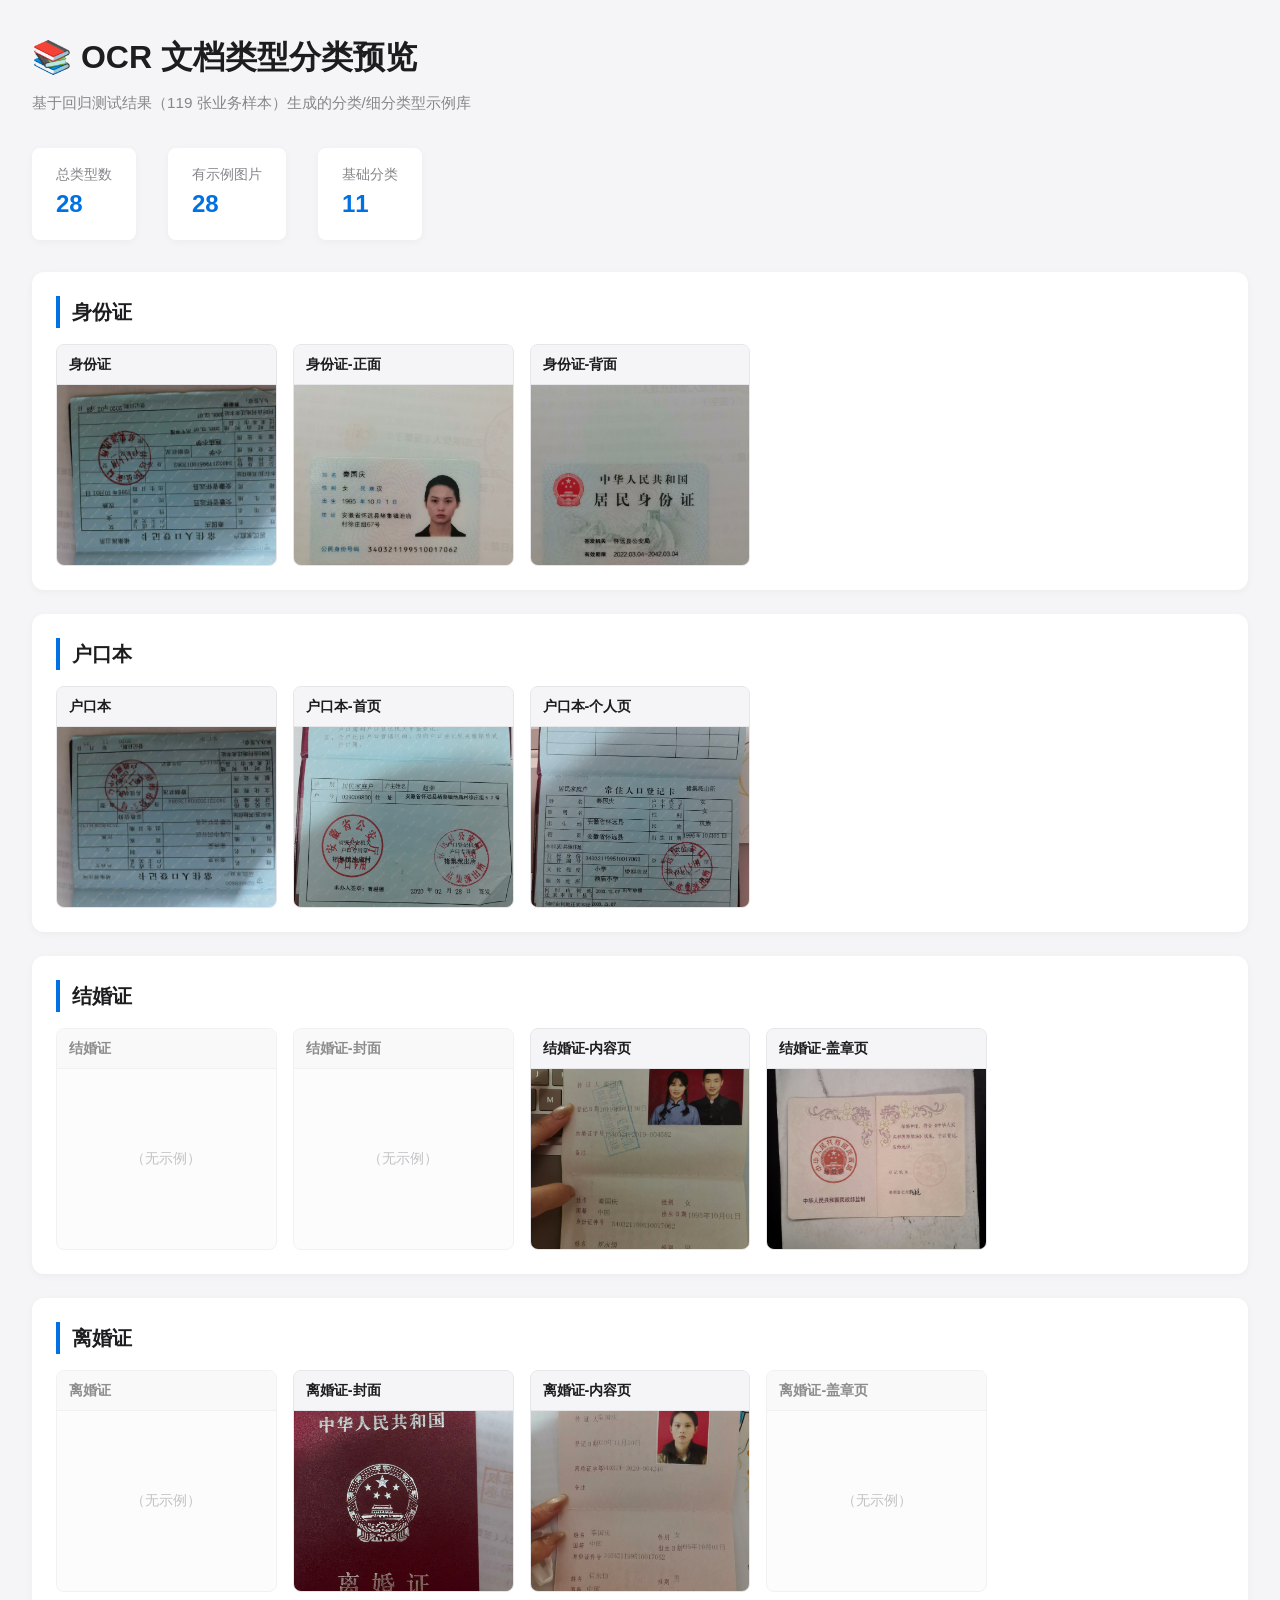
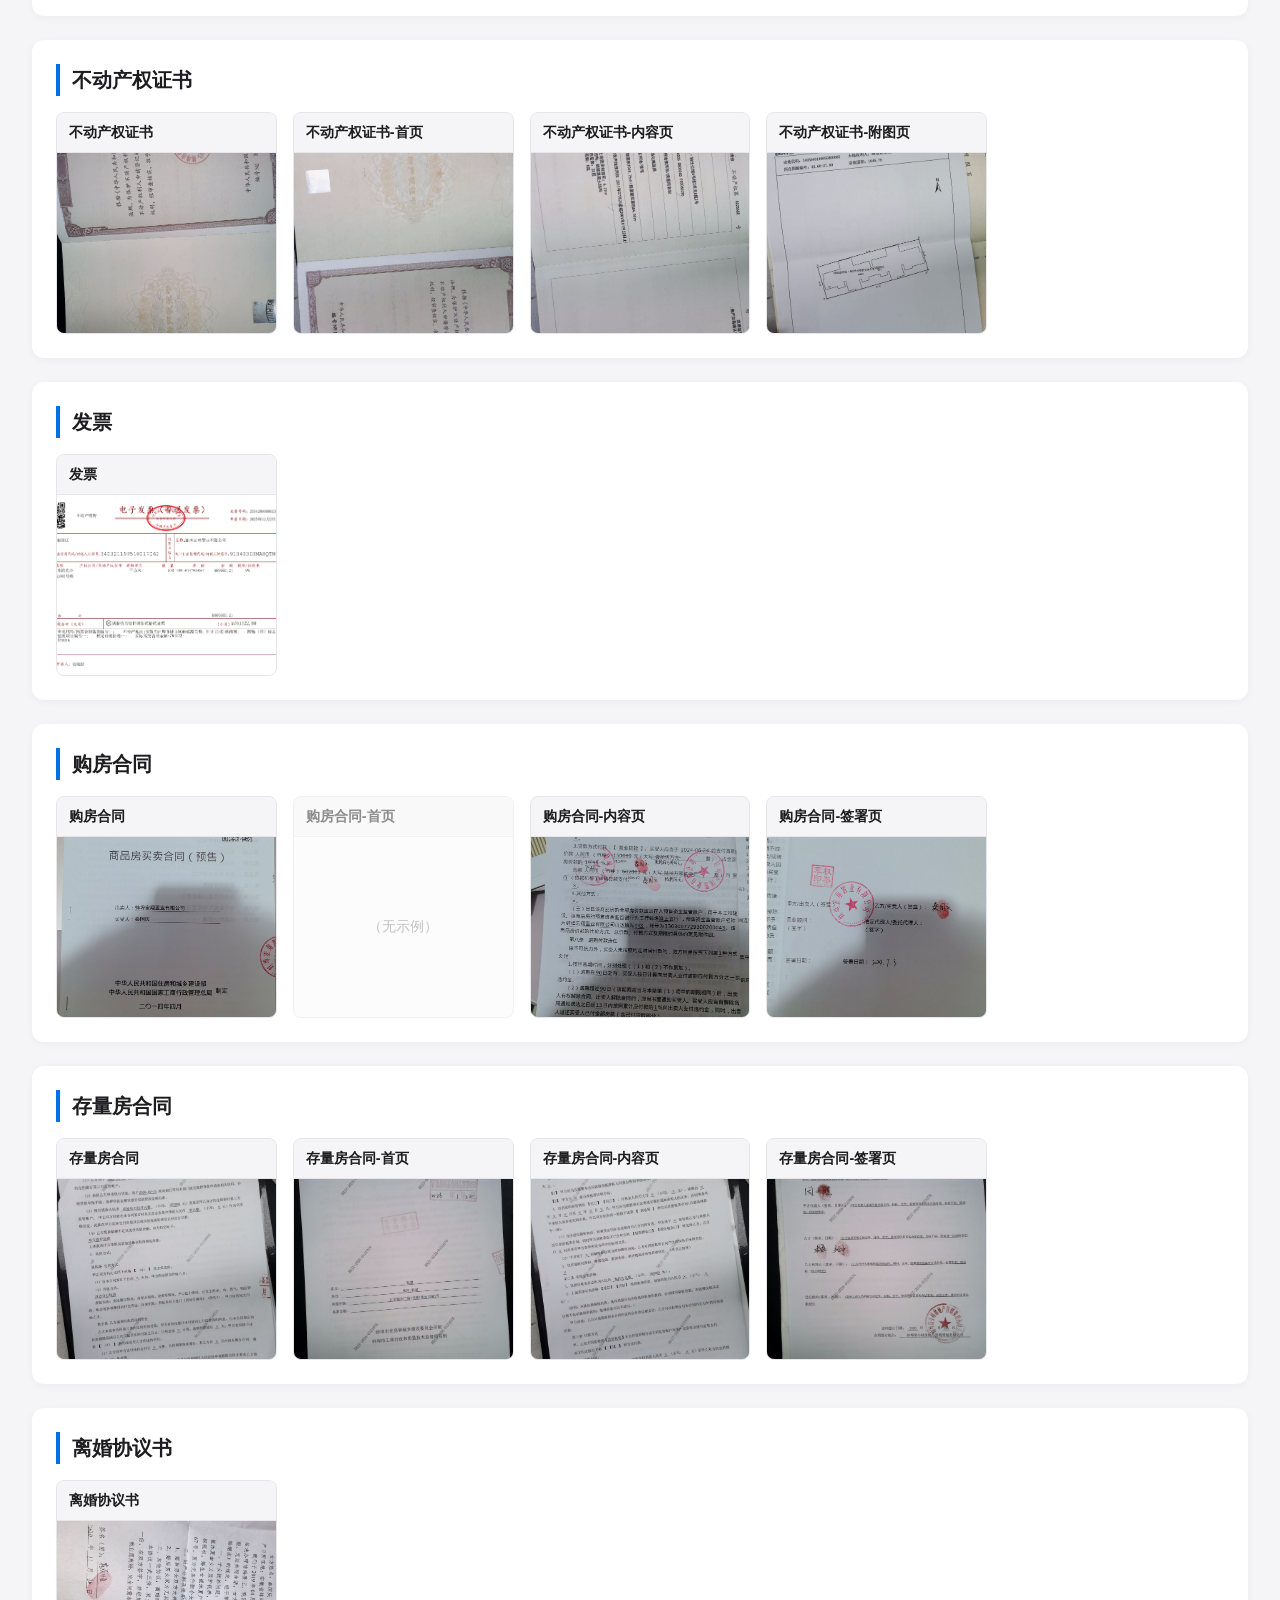
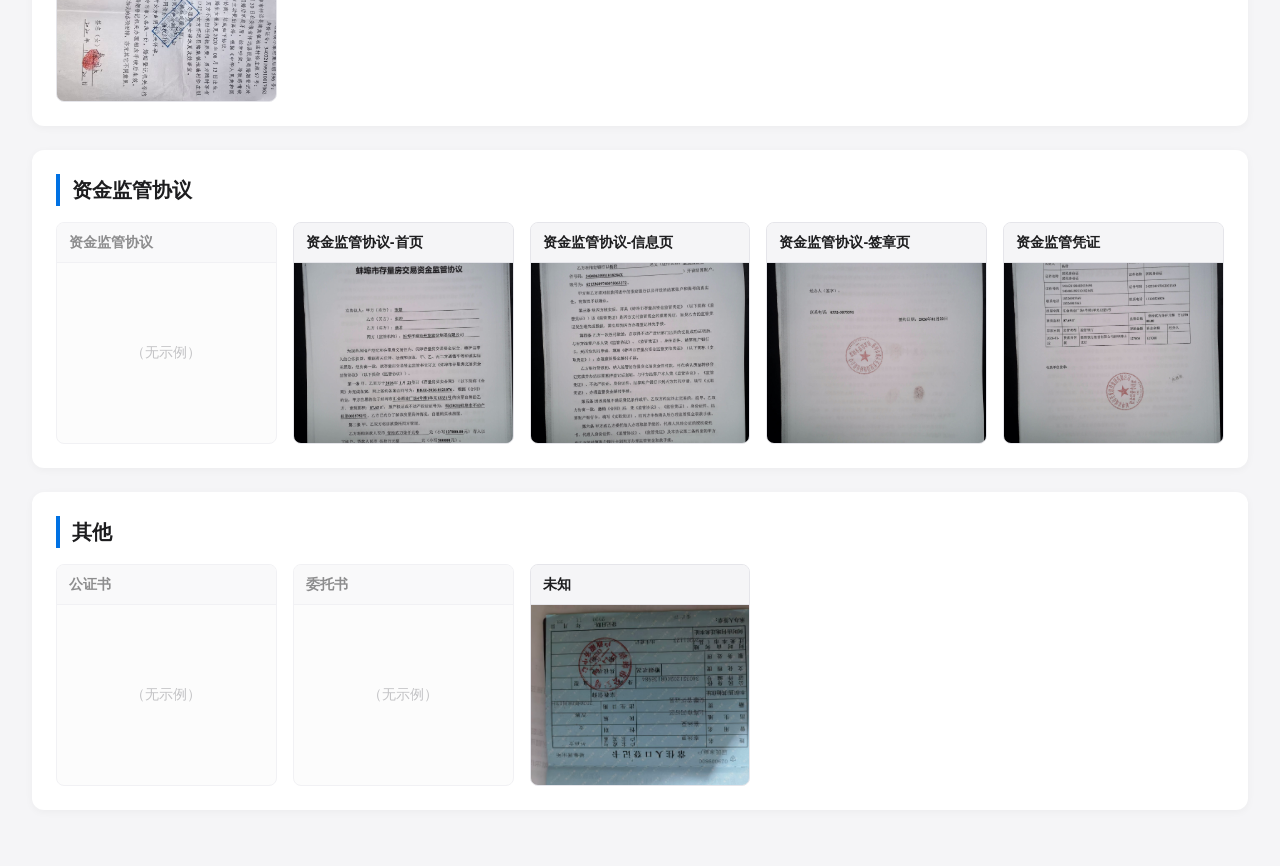
==== docs/type_gallery.html @ d2987794 "docs: 生成文档类型分类预览 HTML + 28 张示例图片 - 脚本: scripts/generate_type_gallery.py - HTML: docs/type_gallery.ht" ====
<!DOCTYPE html>
<html lang="zh-CN">
<head>
<meta charset="UTF-8">
<meta name="viewport" content="width=device-width, initial-scale=1.0">
<title>OCR 文档类型分类预览</title>
<style>
  * { box-sizing: border-box; margin: 0; padding: 0; }
  body {
    font-family: -apple-system, BlinkMacSystemFont, "Segoe UI", "PingFang SC", "Microsoft YaHei", sans-serif;
    background: #f5f5f7;
    color: #1d1d1f;
    padding: 2rem;
    line-height: 1.6;
  }
  h1 {
    font-size: 2rem;
    margin-bottom: 0.5rem;
    color: #1d1d1f;
  }
  .subtitle {
    color: #86868b;
    margin-bottom: 2rem;
    font-size: 0.95rem;
  }
  .group {
    background: white;
    border-radius: 12px;
    padding: 1.5rem;
    margin-bottom: 1.5rem;
    box-shadow: 0 2px 8px rgba(0,0,0,0.04);
  }
  .group h2 {
    font-size: 1.25rem;
    margin-bottom: 1rem;
    color: #1d1d1f;
    border-left: 4px solid #0071e3;
    padding-left: 0.75rem;
  }
  .cards {
    display: grid;
    grid-template-columns: repeat(auto-fill, minmax(200px, 1fr));
    gap: 1rem;
  }
  .card {
    border: 1px solid #e5e5ea;
    border-radius: 8px;
    overflow: hidden;
    transition: transform 0.2s, box-shadow 0.2s;
    background: #fafafa;
  }
  .card:hover {
    transform: translateY(-2px);
    box-shadow: 0 4px 12px rgba(0,0,0,0.1);
  }
  .card.no-image {
    opacity: 0.5;
  }
  .type-name {
    padding: 0.5rem 0.75rem;
    font-weight: 600;
    font-size: 0.9rem;
    background: #f5f5f7;
    border-bottom: 1px solid #e5e5ea;
  }
  .card a {
    display: block;
    text-decoration: none;
    color: inherit;
  }
  .card img {
    width: 100%;
    height: 180px;
    object-fit: cover;
    display: block;
    background: #e5e5ea;
  }
  .fallback {
    height: 180px;
    display: flex;
    align-items: center;
    justify-content: center;
    background: #f5f5f7;
    color: #86868b;
    font-size: 0.9rem;
  }
  .no-sample {
    height: 180px;
    display: flex;
    align-items: center;
    justify-content: center;
    color: #86868b;
    font-size: 0.85rem;
  }
  .stats {
    display: flex;
    gap: 2rem;
    margin-bottom: 2rem;
    flex-wrap: wrap;
  }
  .stat {
    background: white;
    padding: 1rem 1.5rem;
    border-radius: 8px;
    box-shadow: 0 2px 8px rgba(0,0,0,0.04);
  }
  .stat-label {
    font-size: 0.85rem;
    color: #86868b;
  }
  .stat-value {
    font-size: 1.5rem;
    font-weight: 600;
    color: #0071e3;
  }
</style>
</head>
<body>
<h1>📚 OCR 文档类型分类预览</h1>
<p class="subtitle">基于回归测试结果（119 张业务样本）生成的分类/细分类型示例库</p>

<div class="stats">
  <div class="stat">
    <div class="stat-label">总类型数</div>
    <div class="stat-value">28</div>
  </div>
  <div class="stat">
    <div class="stat-label">有示例图片</div>
    <div class="stat-value">28</div>
  </div>
  <div class="stat">
    <div class="stat-label">基础分类</div>
    <div class="stat-value">11</div>
  </div>
</div>


    <section class="group">
      <h2>身份证</h2>
      <div class="cards">
        
        <div class="card">
          <div class="type-name">身份证</div>
          <a href="images/身份证.jpeg" target="_blank" rel="noopener">
            <img src="images/身份证.jpeg" alt="身份证" loading="lazy" onerror="this.style.display='none';this.nextElementSibling.style.display='block';">
            <div class="fallback" style="display:none;">📄 点击查看</div>
          </a>
        </div>
        <div class="card">
          <div class="type-name">身份证-正面</div>
          <a href="images/身份证_正面.jpeg" target="_blank" rel="noopener">
            <img src="images/身份证_正面.jpeg" alt="身份证-正面" loading="lazy" onerror="this.style.display='none';this.nextElementSibling.style.display='block';">
            <div class="fallback" style="display:none;">📄 点击查看</div>
          </a>
        </div>
        <div class="card">
          <div class="type-name">身份证-背面</div>
          <a href="images/身份证_背面.jpeg" target="_blank" rel="noopener">
            <img src="images/身份证_背面.jpeg" alt="身份证-背面" loading="lazy" onerror="this.style.display='none';this.nextElementSibling.style.display='block';">
            <div class="fallback" style="display:none;">📄 点击查看</div>
          </a>
        </div>
      </div>
    </section>
    <section class="group">
      <h2>户口本</h2>
      <div class="cards">
        
        <div class="card">
          <div class="type-name">户口本</div>
          <a href="images/户口本.jpeg" target="_blank" rel="noopener">
            <img src="images/户口本.jpeg" alt="户口本" loading="lazy" onerror="this.style.display='none';this.nextElementSibling.style.display='block';">
            <div class="fallback" style="display:none;">📄 点击查看</div>
          </a>
        </div>
        <div class="card">
          <div class="type-name">户口本-首页</div>
          <a href="images/户口本_首页.jpeg" target="_blank" rel="noopener">
            <img src="images/户口本_首页.jpeg" alt="户口本-首页" loading="lazy" onerror="this.style.display='none';this.nextElementSibling.style.display='block';">
            <div class="fallback" style="display:none;">📄 点击查看</div>
          </a>
        </div>
        <div class="card">
          <div class="type-name">户口本-个人页</div>
          <a href="images/户口本_个人页.jpeg" target="_blank" rel="noopener">
            <img src="images/户口本_个人页.jpeg" alt="户口本-个人页" loading="lazy" onerror="this.style.display='none';this.nextElementSibling.style.display='block';">
            <div class="fallback" style="display:none;">📄 点击查看</div>
          </a>
        </div>
      </div>
    </section>
    <section class="group">
      <h2>结婚证</h2>
      <div class="cards">
        
        <div class="card no-image">
          <div class="type-name">结婚证</div>
          <div class="no-sample">（无示例）</div>
        </div>
        <div class="card no-image">
          <div class="type-name">结婚证-封面</div>
          <div class="no-sample">（无示例）</div>
        </div>
        <div class="card">
          <div class="type-name">结婚证-内容页</div>
          <a href="images/结婚证_内容页.jpeg" target="_blank" rel="noopener">
            <img src="images/结婚证_内容页.jpeg" alt="结婚证-内容页" loading="lazy" onerror="this.style.display='none';this.nextElementSibling.style.display='block';">
            <div class="fallback" style="display:none;">📄 点击查看</div>
          </a>
        </div>
        <div class="card">
          <div class="type-name">结婚证-盖章页</div>
          <a href="images/结婚证_盖章页.jpg" target="_blank" rel="noopener">
            <img src="images/结婚证_盖章页.jpg" alt="结婚证-盖章页" loading="lazy" onerror="this.style.display='none';this.nextElementSibling.style.display='block';">
            <div class="fallback" style="display:none;">📄 点击查看</div>
          </a>
        </div>
      </div>
    </section>
    <section class="group">
      <h2>离婚证</h2>
      <div class="cards">
        
        <div class="card no-image">
          <div class="type-name">离婚证</div>
          <div class="no-sample">（无示例）</div>
        </div>
        <div class="card">
          <div class="type-name">离婚证-封面</div>
          <a href="images/离婚证_封面.jpeg" target="_blank" rel="noopener">
            <img src="images/离婚证_封面.jpeg" alt="离婚证-封面" loading="lazy" onerror="this.style.display='none';this.nextElementSibling.style.display='block';">
            <div class="fallback" style="display:none;">📄 点击查看</div>
          </a>
        </div>
        <div class="card">
          <div class="type-name">离婚证-内容页</div>
          <a href="images/离婚证_内容页.jpeg" target="_blank" rel="noopener">
            <img src="images/离婚证_内容页.jpeg" alt="离婚证-内容页" loading="lazy" onerror="this.style.display='none';this.nextElementSibling.style.display='block';">
            <div class="fallback" style="display:none;">📄 点击查看</div>
          </a>
        </div>
        <div class="card no-image">
          <div class="type-name">离婚证-盖章页</div>
          <div class="no-sample">（无示例）</div>
        </div>
      </div>
    </section>
    <section class="group">
      <h2>不动产权证书</h2>
      <div class="cards">
        
        <div class="card">
          <div class="type-name">不动产权证书</div>
          <a href="images/不动产权证书.jpg" target="_blank" rel="noopener">
            <img src="images/不动产权证书.jpg" alt="不动产权证书" loading="lazy" onerror="this.style.display='none';this.nextElementSibling.style.display='block';">
            <div class="fallback" style="display:none;">📄 点击查看</div>
          </a>
        </div>
        <div class="card">
          <div class="type-name">不动产权证书-首页</div>
          <a href="images/不动产权证书_首页.jpg" target="_blank" rel="noopener">
            <img src="images/不动产权证书_首页.jpg" alt="不动产权证书-首页" loading="lazy" onerror="this.style.display='none';this.nextElementSibling.style.display='block';">
            <div class="fallback" style="display:none;">📄 点击查看</div>
          </a>
        </div>
        <div class="card">
          <div class="type-name">不动产权证书-内容页</div>
          <a href="images/不动产权证书_内容页.jpg" target="_blank" rel="noopener">
            <img src="images/不动产权证书_内容页.jpg" alt="不动产权证书-内容页" loading="lazy" onerror="this.style.display='none';this.nextElementSibling.style.display='block';">
            <div class="fallback" style="display:none;">📄 点击查看</div>
          </a>
        </div>
        <div class="card">
          <div class="type-name">不动产权证书-附图页</div>
          <a href="images/不动产权证书_附图页.jpg" target="_blank" rel="noopener">
            <img src="images/不动产权证书_附图页.jpg" alt="不动产权证书-附图页" loading="lazy" onerror="this.style.display='none';this.nextElementSibling.style.display='block';">
            <div class="fallback" style="display:none;">📄 点击查看</div>
          </a>
        </div>
      </div>
    </section>
    <section class="group">
      <h2>发票</h2>
      <div class="cards">
        
        <div class="card">
          <div class="type-name">发票</div>
          <a href="images/发票.jpeg" target="_blank" rel="noopener">
            <img src="images/发票.jpeg" alt="发票" loading="lazy" onerror="this.style.display='none';this.nextElementSibling.style.display='block';">
            <div class="fallback" style="display:none;">📄 点击查看</div>
          </a>
        </div>
      </div>
    </section>
    <section class="group">
      <h2>购房合同</h2>
      <div class="cards">
        
        <div class="card">
          <div class="type-name">购房合同</div>
          <a href="images/购房合同.jpeg" target="_blank" rel="noopener">
            <img src="images/购房合同.jpeg" alt="购房合同" loading="lazy" onerror="this.style.display='none';this.nextElementSibling.style.display='block';">
            <div class="fallback" style="display:none;">📄 点击查看</div>
          </a>
        </div>
        <div class="card no-image">
          <div class="type-name">购房合同-首页</div>
          <div class="no-sample">（无示例）</div>
        </div>
        <div class="card">
          <div class="type-name">购房合同-内容页</div>
          <a href="images/购房合同_内容页.jpeg" target="_blank" rel="noopener">
            <img src="images/购房合同_内容页.jpeg" alt="购房合同-内容页" loading="lazy" onerror="this.style.display='none';this.nextElementSibling.style.display='block';">
            <div class="fallback" style="display:none;">📄 点击查看</div>
          </a>
        </div>
        <div class="card">
          <div class="type-name">购房合同-签署页</div>
          <a href="images/购房合同_签署页.jpeg" target="_blank" rel="noopener">
            <img src="images/购房合同_签署页.jpeg" alt="购房合同-签署页" loading="lazy" onerror="this.style.display='none';this.nextElementSibling.style.display='block';">
            <div class="fallback" style="display:none;">📄 点击查看</div>
          </a>
        </div>
      </div>
    </section>
    <section class="group">
      <h2>存量房合同</h2>
      <div class="cards">
        
        <div class="card">
          <div class="type-name">存量房合同</div>
          <a href="images/存量房合同.jpg" target="_blank" rel="noopener">
            <img src="images/存量房合同.jpg" alt="存量房合同" loading="lazy" onerror="this.style.display='none';this.nextElementSibling.style.display='block';">
            <div class="fallback" style="display:none;">📄 点击查看</div>
          </a>
        </div>
        <div class="card">
          <div class="type-name">存量房合同-首页</div>
          <a href="images/存量房合同_首页.jpg" target="_blank" rel="noopener">
            <img src="images/存量房合同_首页.jpg" alt="存量房合同-首页" loading="lazy" onerror="this.style.display='none';this.nextElementSibling.style.display='block';">
            <div class="fallback" style="display:none;">📄 点击查看</div>
          </a>
        </div>
        <div class="card">
          <div class="type-name">存量房合同-内容页</div>
          <a href="images/存量房合同_内容页.jpg" target="_blank" rel="noopener">
            <img src="images/存量房合同_内容页.jpg" alt="存量房合同-内容页" loading="lazy" onerror="this.style.display='none';this.nextElementSibling.style.display='block';">
            <div class="fallback" style="display:none;">📄 点击查看</div>
          </a>
        </div>
        <div class="card">
          <div class="type-name">存量房合同-签署页</div>
          <a href="images/存量房合同_签署页.jpg" target="_blank" rel="noopener">
            <img src="images/存量房合同_签署页.jpg" alt="存量房合同-签署页" loading="lazy" onerror="this.style.display='none';this.nextElementSibling.style.display='block';">
            <div class="fallback" style="display:none;">📄 点击查看</div>
          </a>
        </div>
      </div>
    </section>
    <section class="group">
      <h2>离婚协议书</h2>
      <div class="cards">
        
        <div class="card">
          <div class="type-name">离婚协议书</div>
          <a href="images/离婚协议书.jpeg" target="_blank" rel="noopener">
            <img src="images/离婚协议书.jpeg" alt="离婚协议书" loading="lazy" onerror="this.style.display='none';this.nextElementSibling.style.display='block';">
            <div class="fallback" style="display:none;">📄 点击查看</div>
          </a>
        </div>
      </div>
    </section>
    <section class="group">
      <h2>资金监管协议</h2>
      <div class="cards">
        
        <div class="card no-image">
          <div class="type-name">资金监管协议</div>
          <div class="no-sample">（无示例）</div>
        </div>
        <div class="card">
          <div class="type-name">资金监管协议-首页</div>
          <a href="images/资金监管协议_首页.jpg" target="_blank" rel="noopener">
            <img src="images/资金监管协议_首页.jpg" alt="资金监管协议-首页" loading="lazy" onerror="this.style.display='none';this.nextElementSibling.style.display='block';">
            <div class="fallback" style="display:none;">📄 点击查看</div>
          </a>
        </div>
        <div class="card">
          <div class="type-name">资金监管协议-信息页</div>
          <a href="images/资金监管协议_信息页.jpg" target="_blank" rel="noopener">
            <img src="images/资金监管协议_信息页.jpg" alt="资金监管协议-信息页" loading="lazy" onerror="this.style.display='none';this.nextElementSibling.style.display='block';">
            <div class="fallback" style="display:none;">📄 点击查看</div>
          </a>
        </div>
        <div class="card">
          <div class="type-name">资金监管协议-签章页</div>
          <a href="images/资金监管协议_签章页.jpg" target="_blank" rel="noopener">
            <img src="images/资金监管协议_签章页.jpg" alt="资金监管协议-签章页" loading="lazy" onerror="this.style.display='none';this.nextElementSibling.style.display='block';">
            <div class="fallback" style="display:none;">📄 点击查看</div>
          </a>
        </div>
        <div class="card">
          <div class="type-name">资金监管凭证</div>
          <a href="images/资金监管凭证.jpg" target="_blank" rel="noopener">
            <img src="images/资金监管凭证.jpg" alt="资金监管凭证" loading="lazy" onerror="this.style.display='none';this.nextElementSibling.style.display='block';">
            <div class="fallback" style="display:none;">📄 点击查看</div>
          </a>
        </div>
      </div>
    </section>
    <section class="group">
      <h2>其他</h2>
      <div class="cards">
        
        <div class="card no-image">
          <div class="type-name">公证书</div>
          <div class="no-sample">（无示例）</div>
        </div>
        <div class="card no-image">
          <div class="type-name">委托书</div>
          <div class="no-sample">（无示例）</div>
        </div>
        <div class="card">
          <div class="type-name">未知</div>
          <a href="images/未知.jpeg" target="_blank" rel="noopener">
            <img src="images/未知.jpeg" alt="未知" loading="lazy" onerror="this.style.display='none';this.nextElementSibling.style.display='block';">
            <div class="fallback" style="display:none;">📄 点击查看</div>
          </a>
        </div>
      </div>
    </section>

<script>
  // 点击图片在新标签页打开（默认行为，保留备用）
  document.querySelectorAll('.card img').forEach(img => {
    img.addEventListener('click', e => {
      e.preventDefault();
      window.open(img.closest('a').href, '_blank');
    });
  });
</script>
</body>
</html>
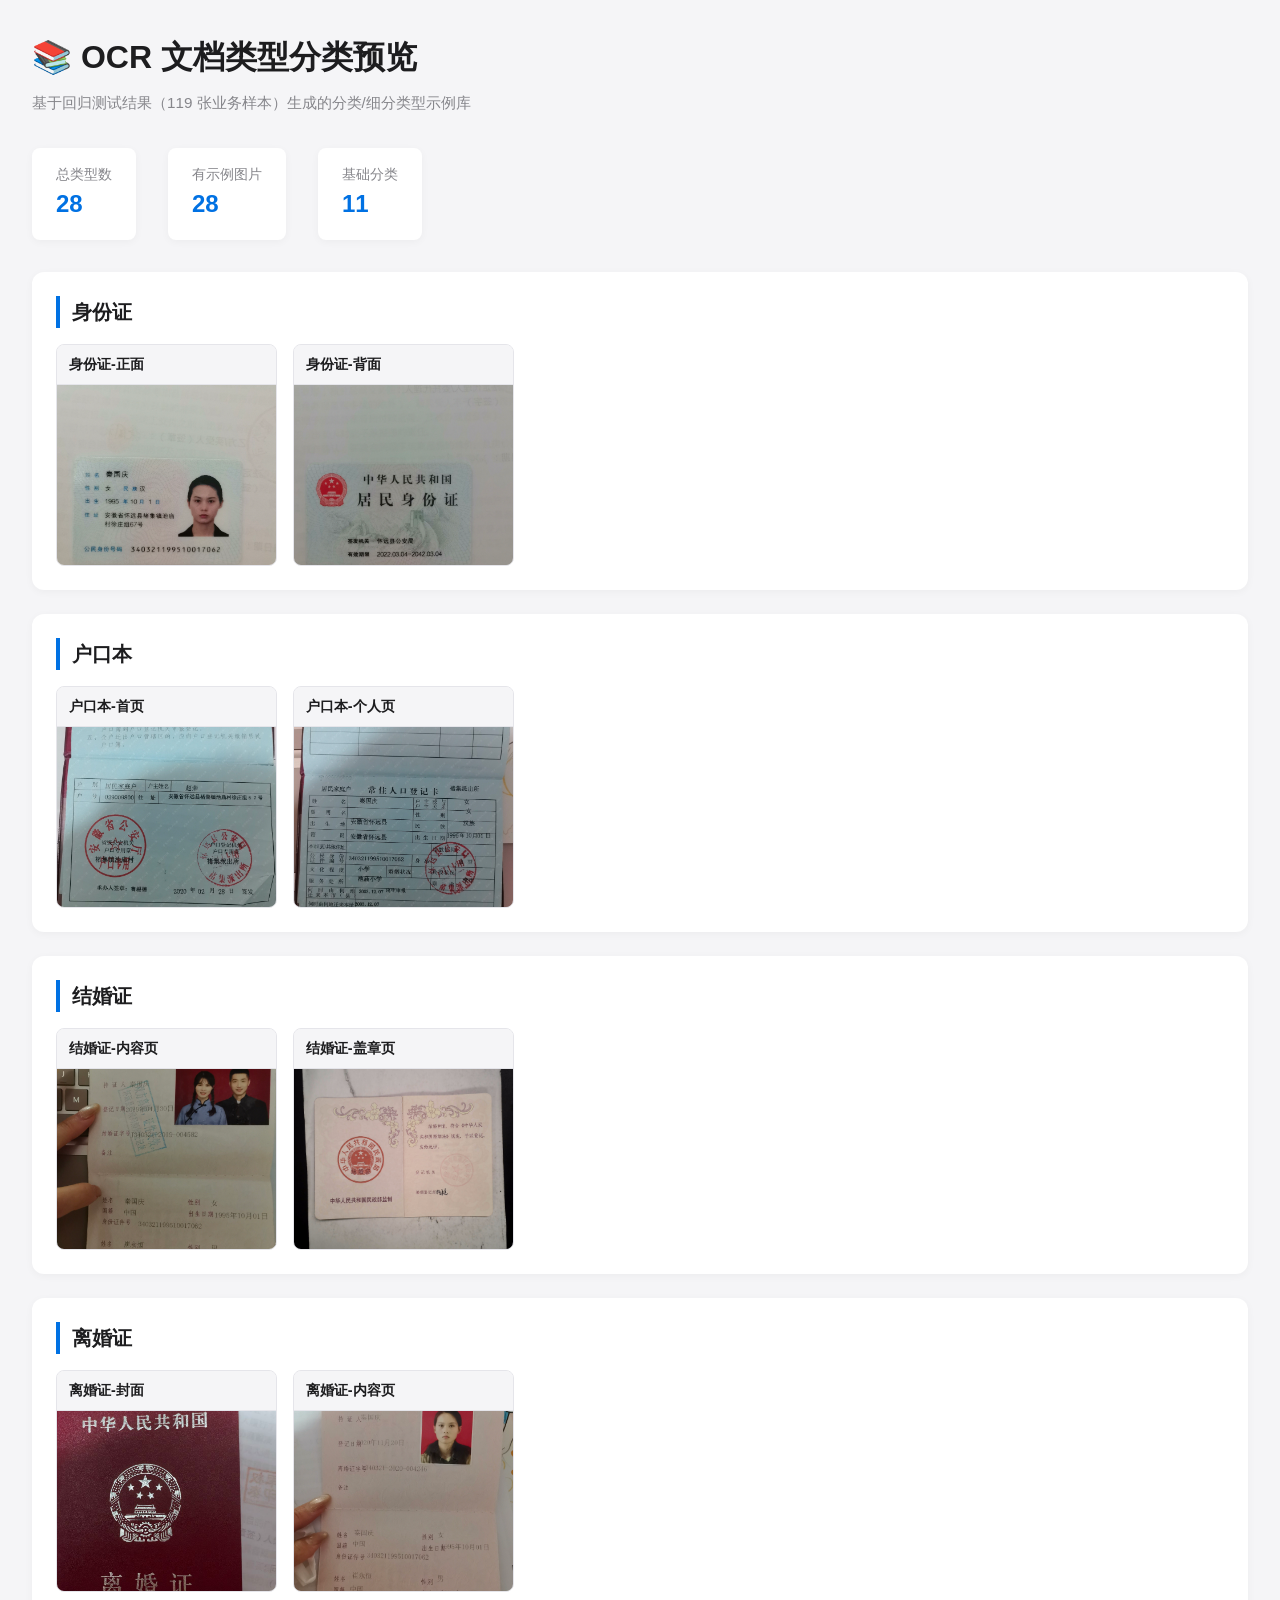
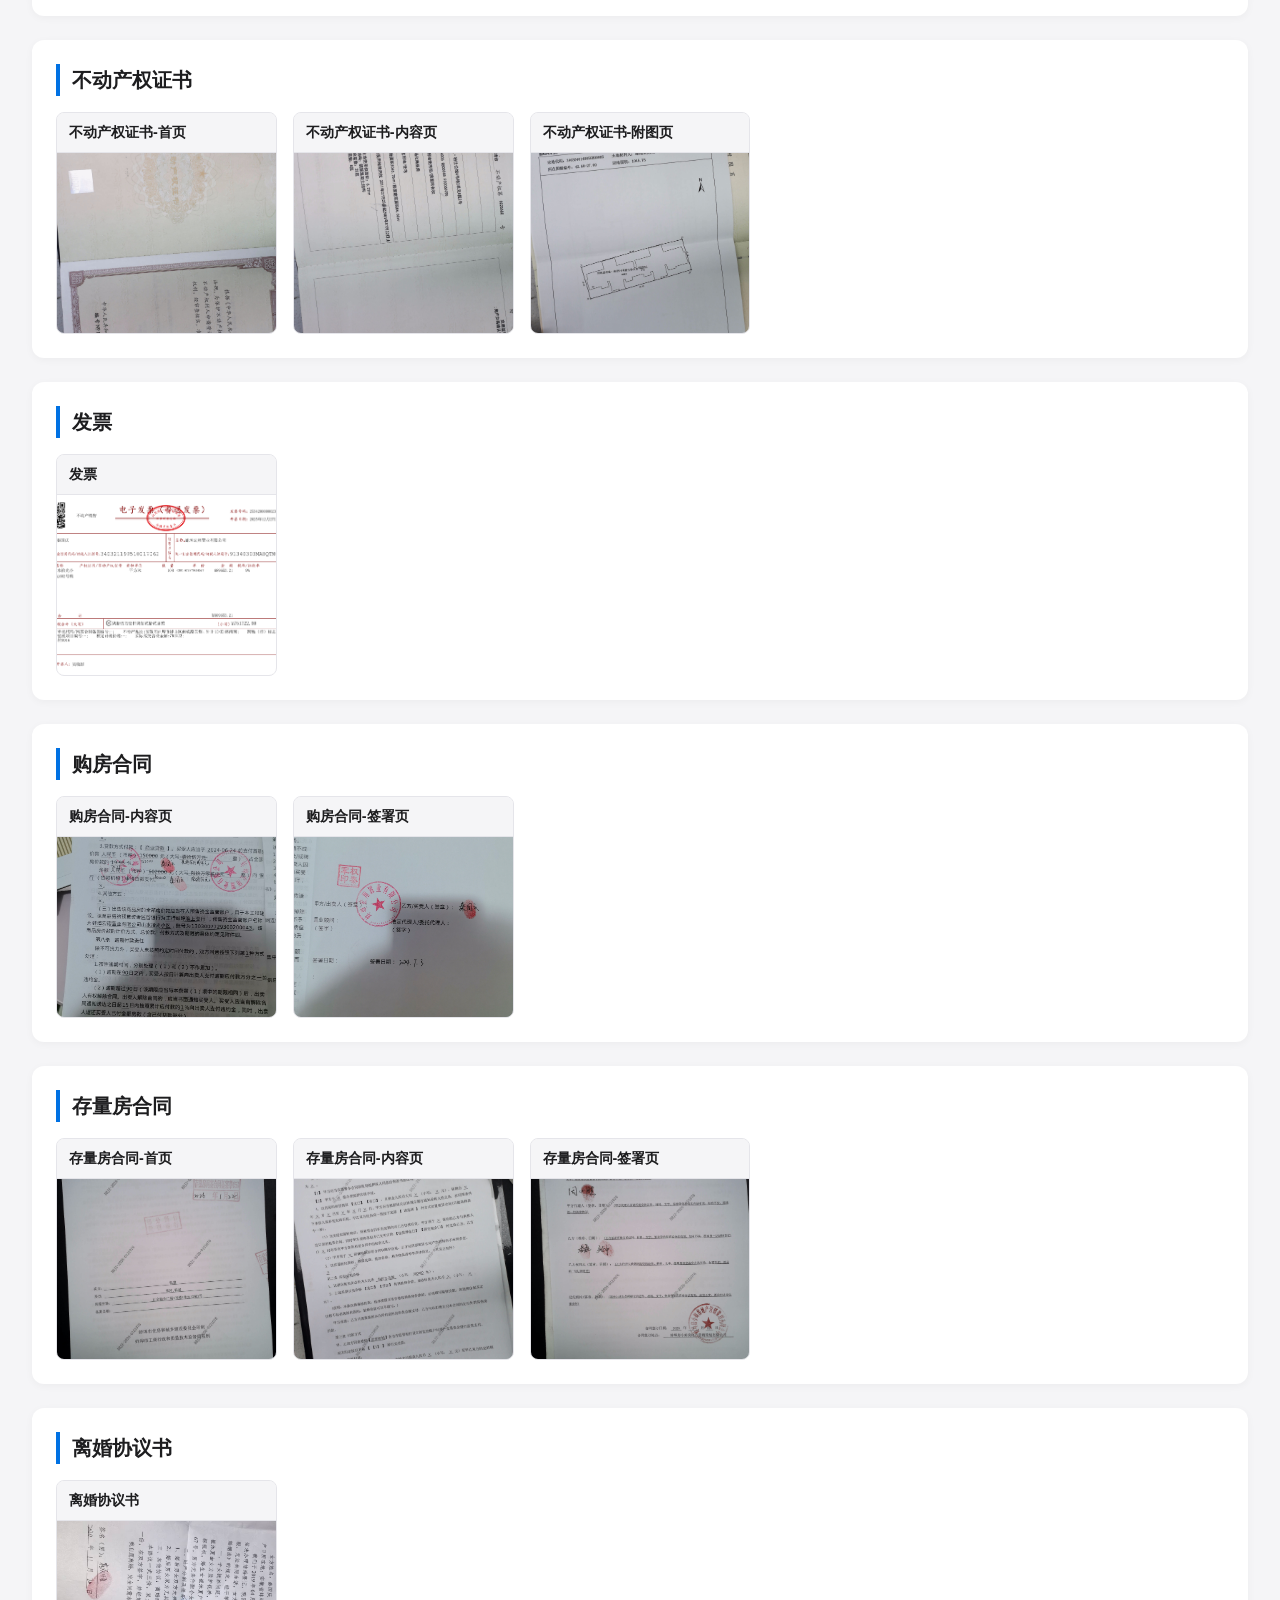
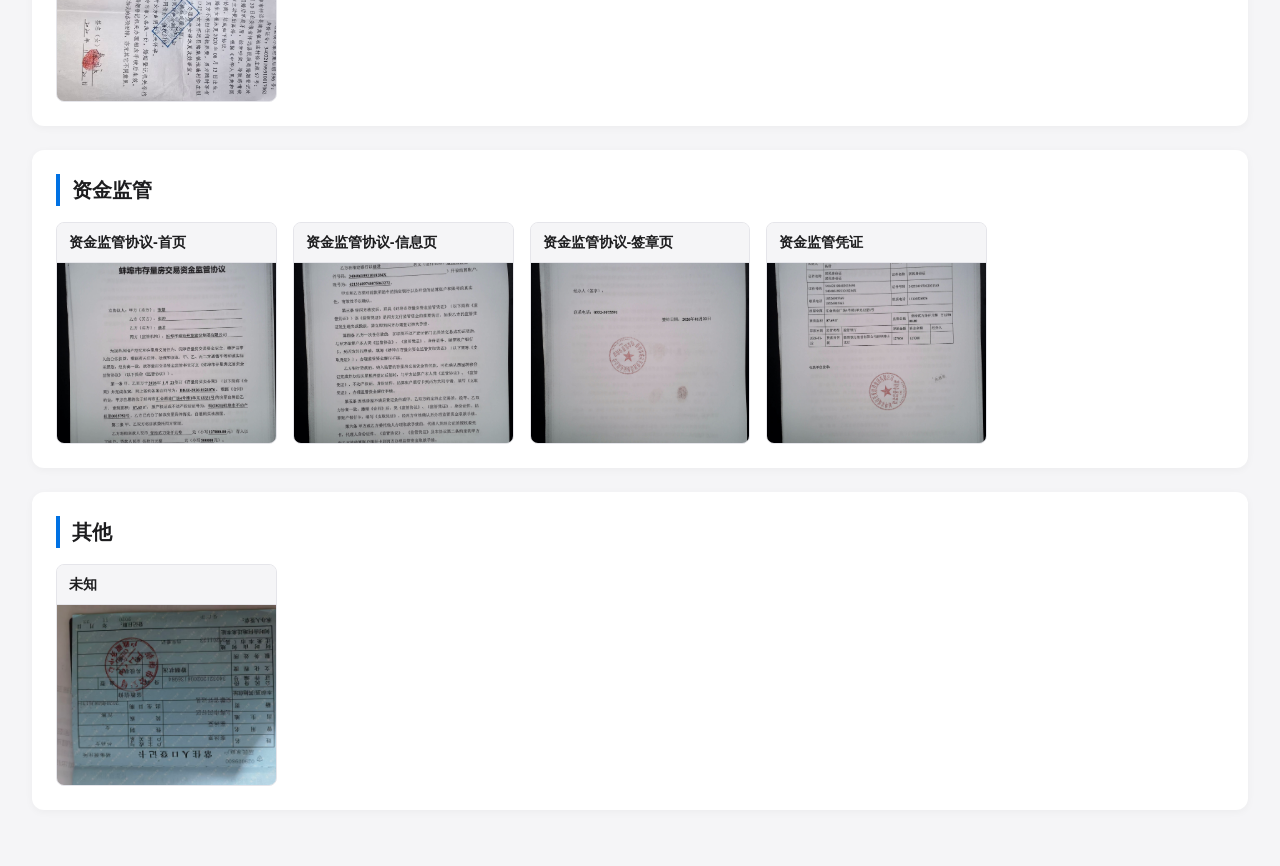
==== commit 4a632a0f: "docs: 更新HTML-取消SKIP细分+基础类型不显示示例 + TODO更新 - 移除 SKIP 细分类型：结婚证-封面、离婚证-盖章页 - 移除基础类型：结婚证、离婚证、资金监管协议 - 只展示" ====
--- a/docs/type_gallery.html
+++ b/docs/type_gallery.html
@@ -140,13 +140,6 @@
       <div class="cards">
         
         <div class="card">
-          <div class="type-name">身份证</div>
-          <a href="images/身份证.jpeg" target="_blank" rel="noopener">
-            <img src="images/身份证.jpeg" alt="身份证" loading="lazy" onerror="this.style.display='none';this.nextElementSibling.style.display='block';">
-            <div class="fallback" style="display:none;">📄 点击查看</div>
-          </a>
-        </div>
-        <div class="card">
           <div class="type-name">身份证-正面</div>
           <a href="images/身份证_正面.jpeg" target="_blank" rel="noopener">
             <img src="images/身份证_正面.jpeg" alt="身份证-正面" loading="lazy" onerror="this.style.display='none';this.nextElementSibling.style.display='block';">
@@ -167,13 +160,6 @@
       <div class="cards">
         
         <div class="card">
-          <div class="type-name">户口本</div>
-          <a href="images/户口本.jpeg" target="_blank" rel="noopener">
-            <img src="images/户口本.jpeg" alt="户口本" loading="lazy" onerror="this.style.display='none';this.nextElementSibling.style.display='block';">
-            <div class="fallback" style="display:none;">📄 点击查看</div>
-          </a>
-        </div>
-        <div class="card">
           <div class="type-name">户口本-首页</div>
           <a href="images/户口本_首页.jpeg" target="_blank" rel="noopener">
             <img src="images/户口本_首页.jpeg" alt="户口本-首页" loading="lazy" onerror="this.style.display='none';this.nextElementSibling.style.display='block';">
@@ -193,14 +179,6 @@
       <h2>结婚证</h2>
       <div class="cards">
         
-        <div class="card no-image">
-          <div class="type-name">结婚证</div>
-          <div class="no-sample">（无示例）</div>
-        </div>
-        <div class="card no-image">
-          <div class="type-name">结婚证-封面</div>
-          <div class="no-sample">（无示例）</div>
-        </div>
         <div class="card">
           <div class="type-name">结婚证-内容页</div>
           <a href="images/结婚证_内容页.jpeg" target="_blank" rel="noopener">
@@ -221,10 +199,6 @@
       <h2>离婚证</h2>
       <div class="cards">
         
-        <div class="card no-image">
-          <div class="type-name">离婚证</div>
-          <div class="no-sample">（无示例）</div>
-        </div>
         <div class="card">
           <div class="type-name">离婚证-封面</div>
           <a href="images/离婚证_封面.jpeg" target="_blank" rel="noopener">
@@ -239,23 +213,12 @@
             <div class="fallback" style="display:none;">📄 点击查看</div>
           </a>
         </div>
-        <div class="card no-image">
-          <div class="type-name">离婚证-盖章页</div>
-          <div class="no-sample">（无示例）</div>
-        </div>
       </div>
     </section>
     <section class="group">
       <h2>不动产权证书</h2>
       <div class="cards">
         
-        <div class="card">
-          <div class="type-name">不动产权证书</div>
-          <a href="images/不动产权证书.jpg" target="_blank" rel="noopener">
-            <img src="images/不动产权证书.jpg" alt="不动产权证书" loading="lazy" onerror="this.style.display='none';this.nextElementSibling.style.display='block';">
-            <div class="fallback" style="display:none;">📄 点击查看</div>
-          </a>
-        </div>
         <div class="card">
           <div class="type-name">不动产权证书-首页</div>
           <a href="images/不动产权证书_首页.jpg" target="_blank" rel="noopener">
@@ -297,17 +260,6 @@
       <div class="cards">
         
         <div class="card">
-          <div class="type-name">购房合同</div>
-          <a href="images/购房合同.jpeg" target="_blank" rel="noopener">
-            <img src="images/购房合同.jpeg" alt="购房合同" loading="lazy" onerror="this.style.display='none';this.nextElementSibling.style.display='block';">
-            <div class="fallback" style="display:none;">📄 点击查看</div>
-          </a>
-        </div>
-        <div class="card no-image">
-          <div class="type-name">购房合同-首页</div>
-          <div class="no-sample">（无示例）</div>
-        </div>
-        <div class="card">
           <div class="type-name">购房合同-内容页</div>
           <a href="images/购房合同_内容页.jpeg" target="_blank" rel="noopener">
             <img src="images/购房合同_内容页.jpeg" alt="购房合同-内容页" loading="lazy" onerror="this.style.display='none';this.nextElementSibling.style.display='block';">
@@ -328,13 +280,6 @@
       <div class="cards">
         
         <div class="card">
-          <div class="type-name">存量房合同</div>
-          <a href="images/存量房合同.jpg" target="_blank" rel="noopener">
-            <img src="images/存量房合同.jpg" alt="存量房合同" loading="lazy" onerror="this.style.display='none';this.nextElementSibling.style.display='block';">
-            <div class="fallback" style="display:none;">📄 点击查看</div>
-          </a>
-        </div>
-        <div class="card">
           <div class="type-name">存量房合同-首页</div>
           <a href="images/存量房合同_首页.jpg" target="_blank" rel="noopener">
             <img src="images/存量房合同_首页.jpg" alt="存量房合同-首页" loading="lazy" onerror="this.style.display='none';this.nextElementSibling.style.display='block';">
@@ -371,13 +316,9 @@
       </div>
     </section>
     <section class="group">
-      <h2>资金监管协议</h2>
-      <div class="cards">
-        
-        <div class="card no-image">
-          <div class="type-name">资金监管协议</div>
-          <div class="no-sample">（无示例）</div>
-        </div>
+      <h2>资金监管</h2>
+      <div class="cards">
+        
         <div class="card">
           <div class="type-name">资金监管协议-首页</div>
           <a href="images/资金监管协议_首页.jpg" target="_blank" rel="noopener">
@@ -412,14 +353,6 @@
       <h2>其他</h2>
       <div class="cards">
         
-        <div class="card no-image">
-          <div class="type-name">公证书</div>
-          <div class="no-sample">（无示例）</div>
-        </div>
-        <div class="card no-image">
-          <div class="type-name">委托书</div>
-          <div class="no-sample">（无示例）</div>
-        </div>
         <div class="card">
           <div class="type-name">未知</div>
           <a href="images/未知.jpeg" target="_blank" rel="noopener">
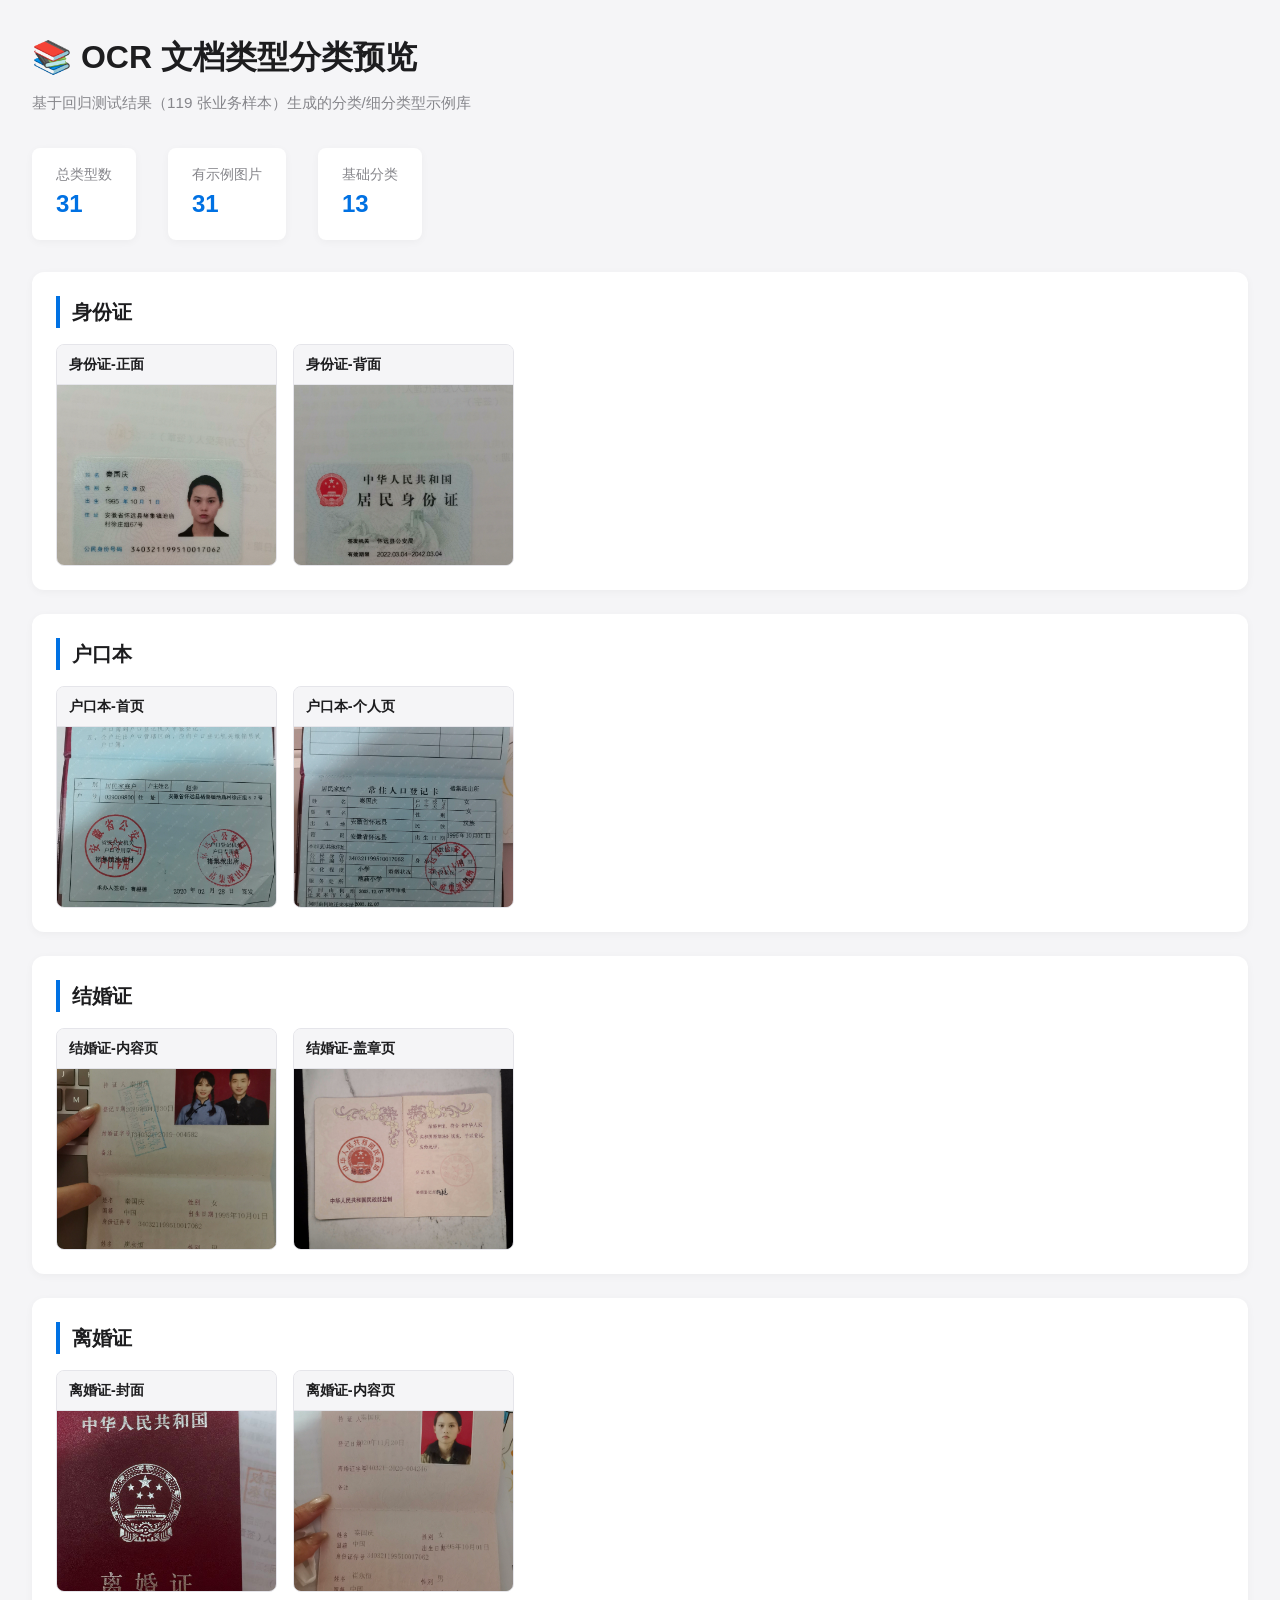
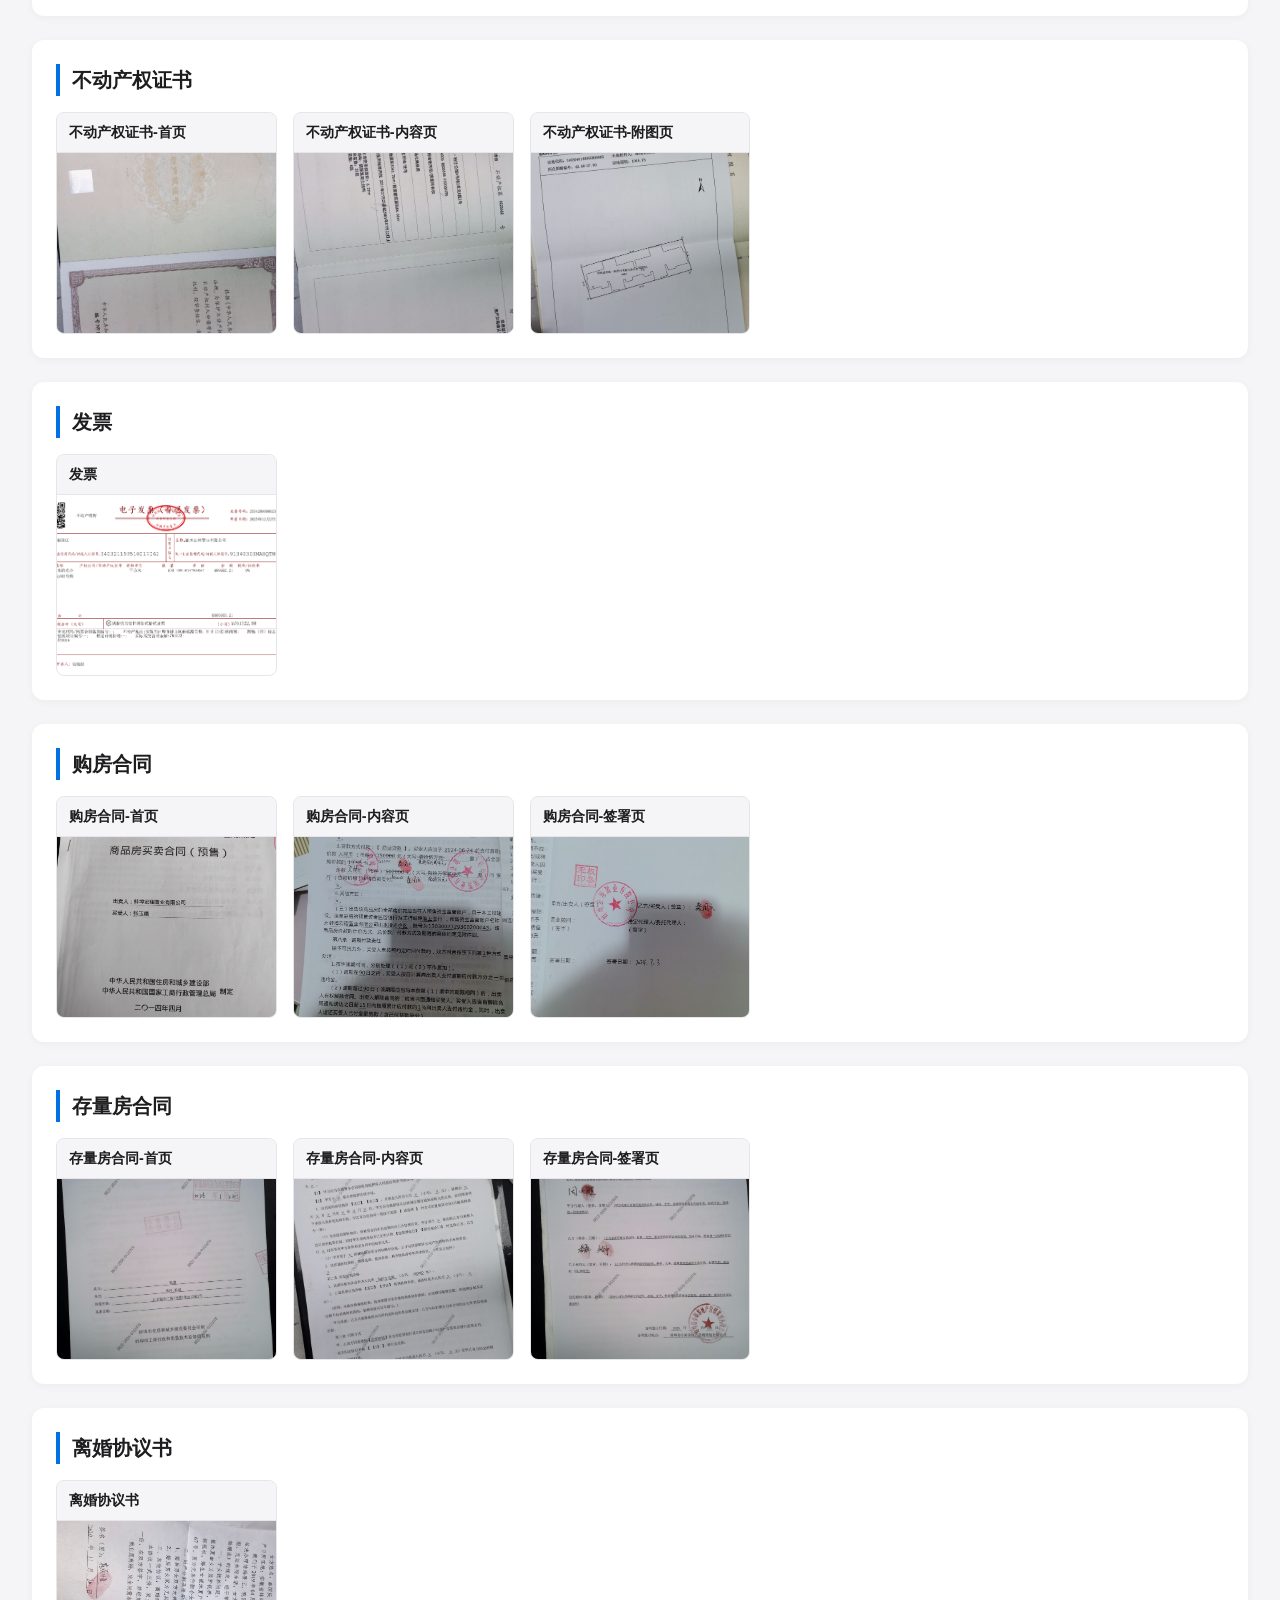
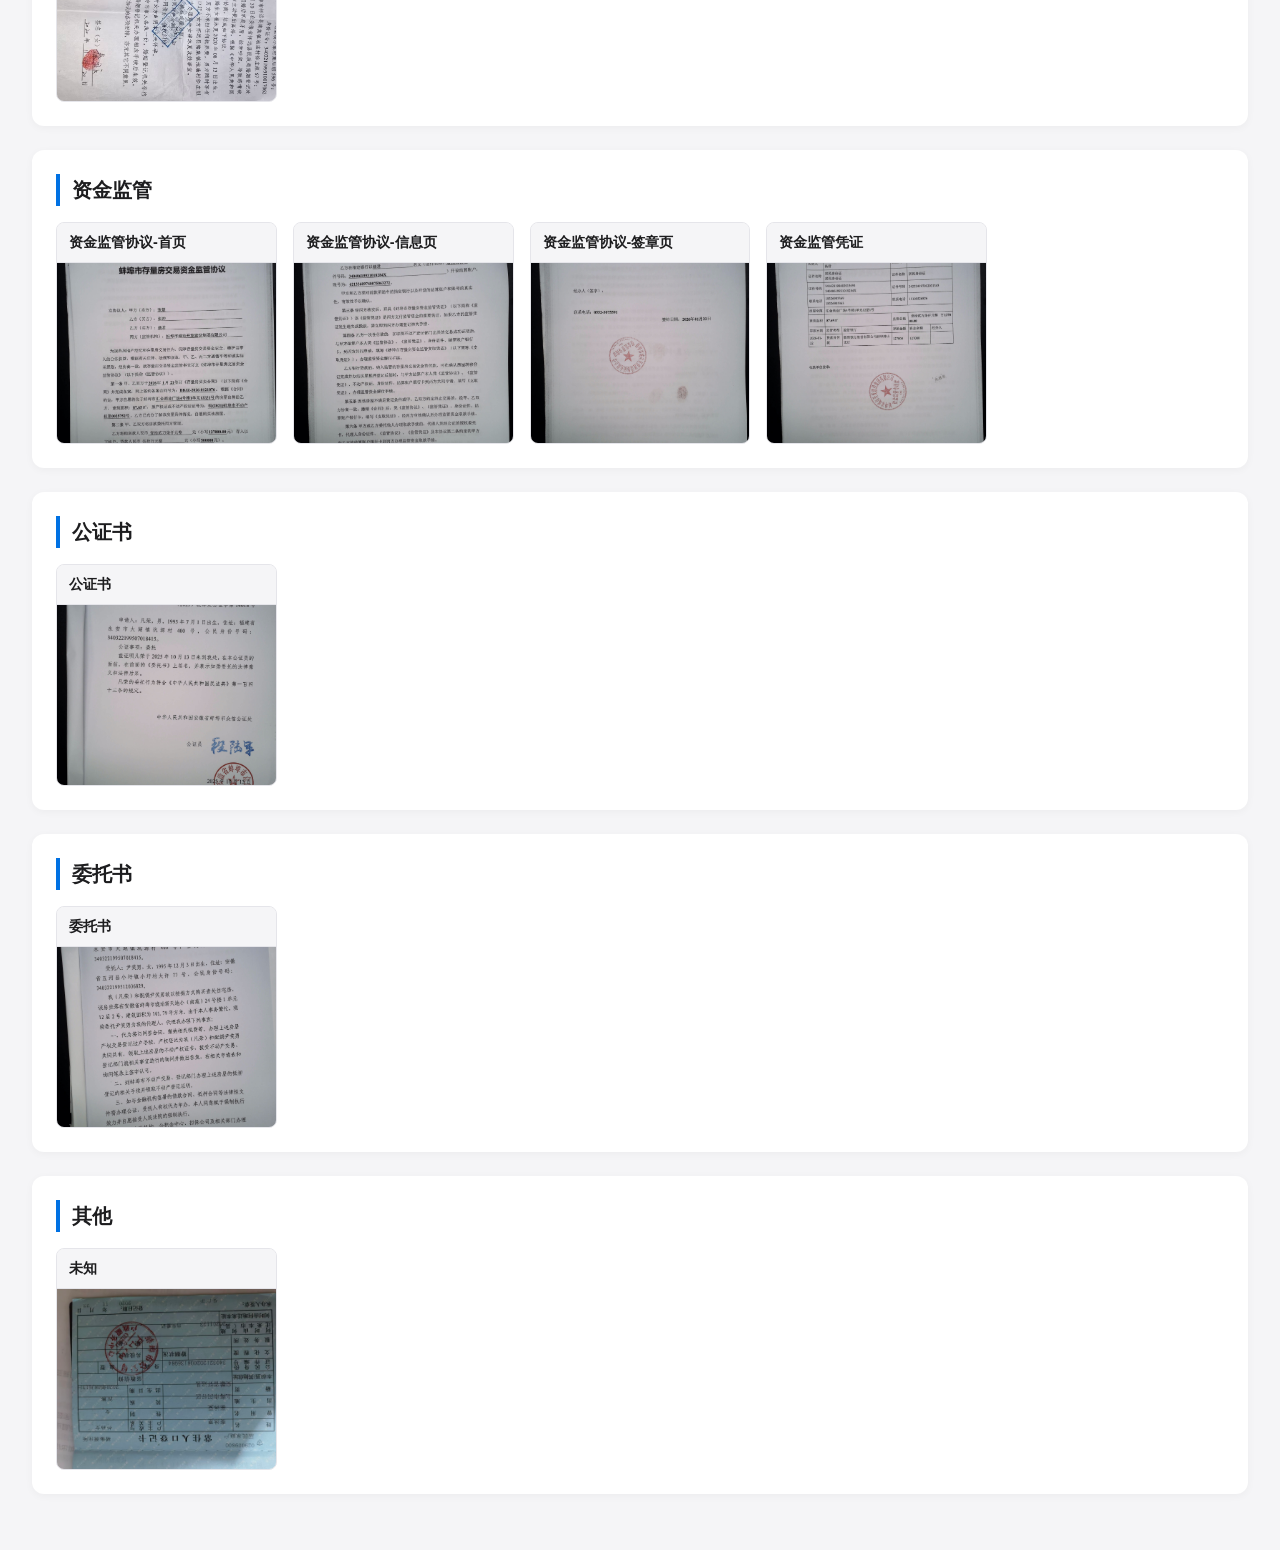
==== commit 6837e218: "docs: HTML更新-添加公证书/委托书/购房合同首页示例图片 新增示例图片： - 公证书：1c5658fd87a14346a6be33bed3cadeb6.jpg - 委托书：6f8d97d68" ====
--- a/docs/type_gallery.html
+++ b/docs/type_gallery.html
@@ -122,15 +122,15 @@
 <div class="stats">
   <div class="stat">
     <div class="stat-label">总类型数</div>
-    <div class="stat-value">28</div>
+    <div class="stat-value">31</div>
   </div>
   <div class="stat">
     <div class="stat-label">有示例图片</div>
-    <div class="stat-value">28</div>
+    <div class="stat-value">31</div>
   </div>
   <div class="stat">
     <div class="stat-label">基础分类</div>
-    <div class="stat-value">11</div>
+    <div class="stat-value">13</div>
   </div>
 </div>
 
@@ -260,6 +260,13 @@
       <div class="cards">
         
         <div class="card">
+          <div class="type-name">购房合同-首页</div>
+          <a href="images/purchase_contract_first_page.jpeg" target="_blank" rel="noopener">
+            <img src="images/purchase_contract_first_page.jpeg" alt="购房合同-首页" loading="lazy" onerror="this.style.display='none';this.nextElementSibling.style.display='block';">
+            <div class="fallback" style="display:none;">📄 点击查看</div>
+          </a>
+        </div>
+        <div class="card">
           <div class="type-name">购房合同-内容页</div>
           <a href="images/购房合同_内容页.jpeg" target="_blank" rel="noopener">
             <img src="images/购房合同_内容页.jpeg" alt="购房合同-内容页" loading="lazy" onerror="this.style.display='none';this.nextElementSibling.style.display='block';">
@@ -344,6 +351,32 @@
           <div class="type-name">资金监管凭证</div>
           <a href="images/资金监管凭证.jpg" target="_blank" rel="noopener">
             <img src="images/资金监管凭证.jpg" alt="资金监管凭证" loading="lazy" onerror="this.style.display='none';this.nextElementSibling.style.display='block';">
+            <div class="fallback" style="display:none;">📄 点击查看</div>
+          </a>
+        </div>
+      </div>
+    </section>
+    <section class="group">
+      <h2>公证书</h2>
+      <div class="cards">
+        
+        <div class="card">
+          <div class="type-name">公证书</div>
+          <a href="images/notary_certificate.jpg" target="_blank" rel="noopener">
+            <img src="images/notary_certificate.jpg" alt="公证书" loading="lazy" onerror="this.style.display='none';this.nextElementSibling.style.display='block';">
+            <div class="fallback" style="display:none;">📄 点击查看</div>
+          </a>
+        </div>
+      </div>
+    </section>
+    <section class="group">
+      <h2>委托书</h2>
+      <div class="cards">
+        
+        <div class="card">
+          <div class="type-name">委托书</div>
+          <a href="images/power_of_attorney.jpg" target="_blank" rel="noopener">
+            <img src="images/power_of_attorney.jpg" alt="委托书" loading="lazy" onerror="this.style.display='none';this.nextElementSibling.style.display='block';">
             <div class="fallback" style="display:none;">📄 点击查看</div>
           </a>
         </div>
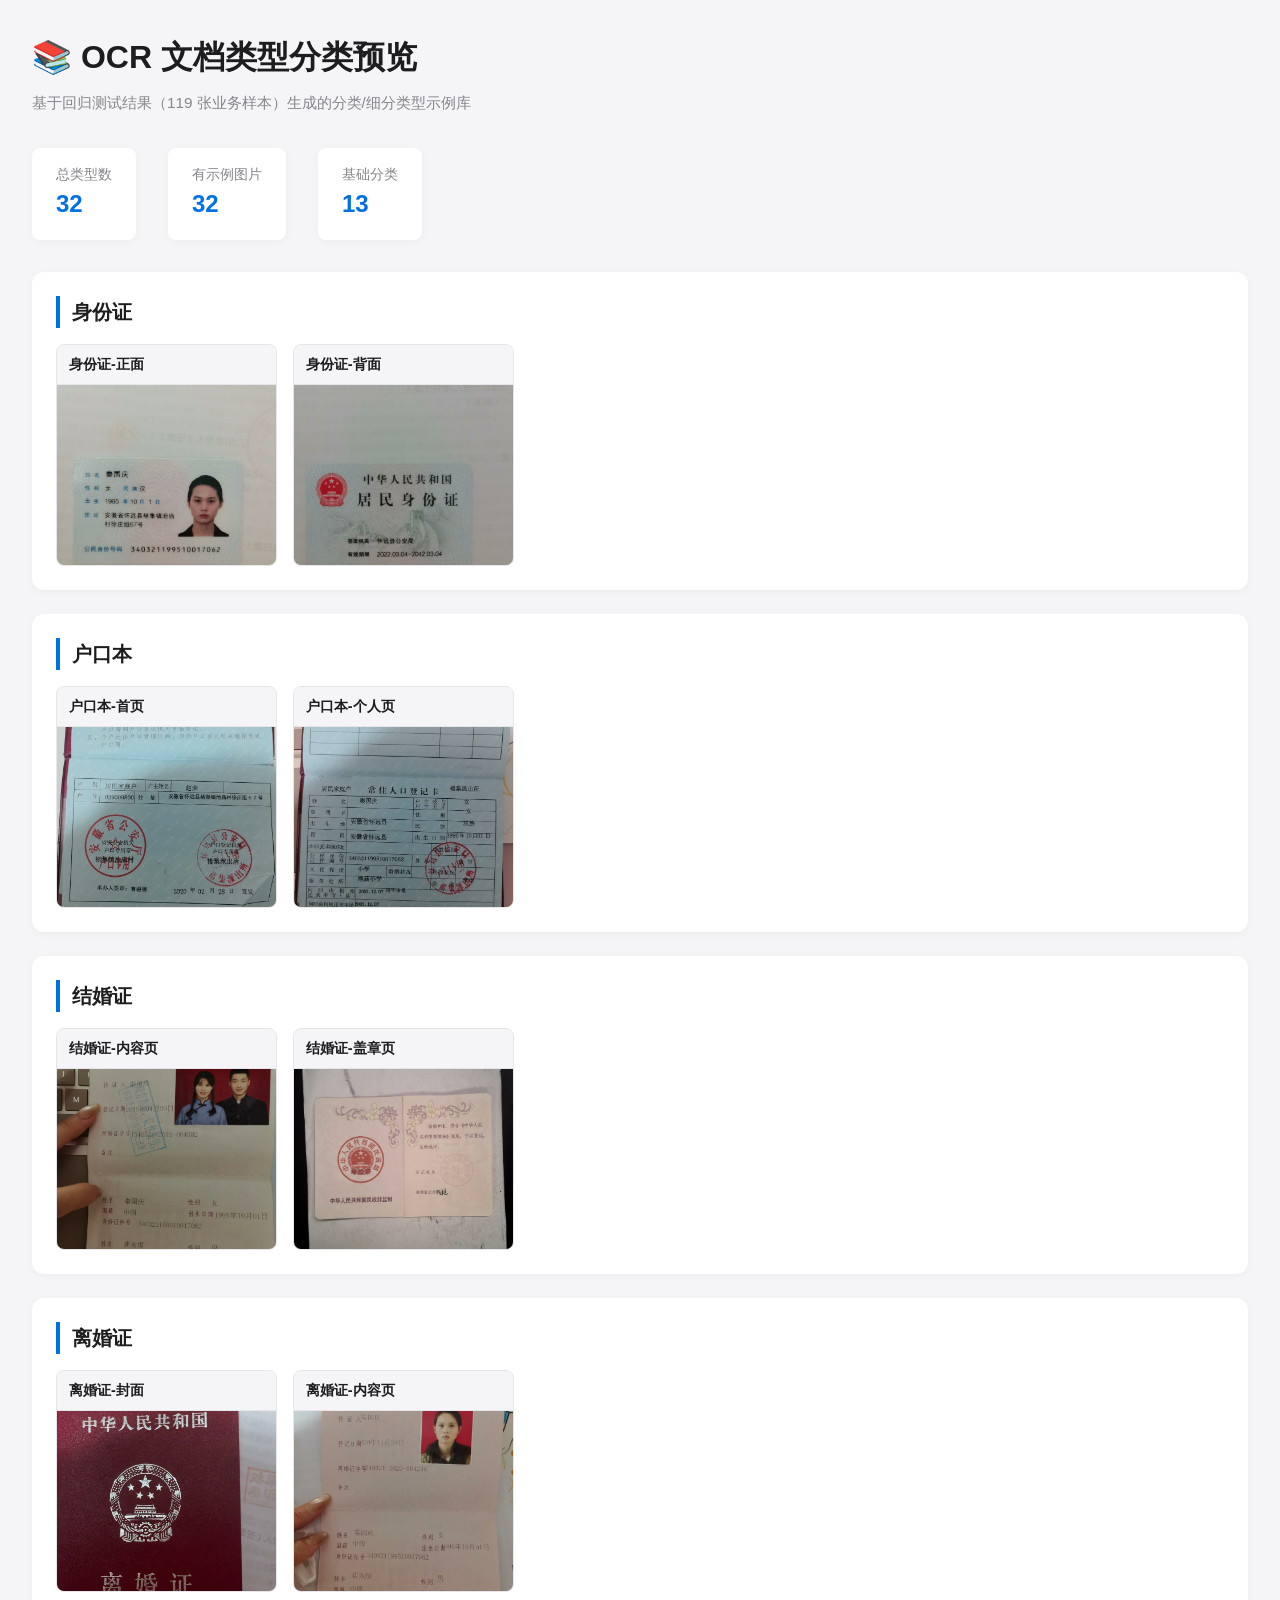
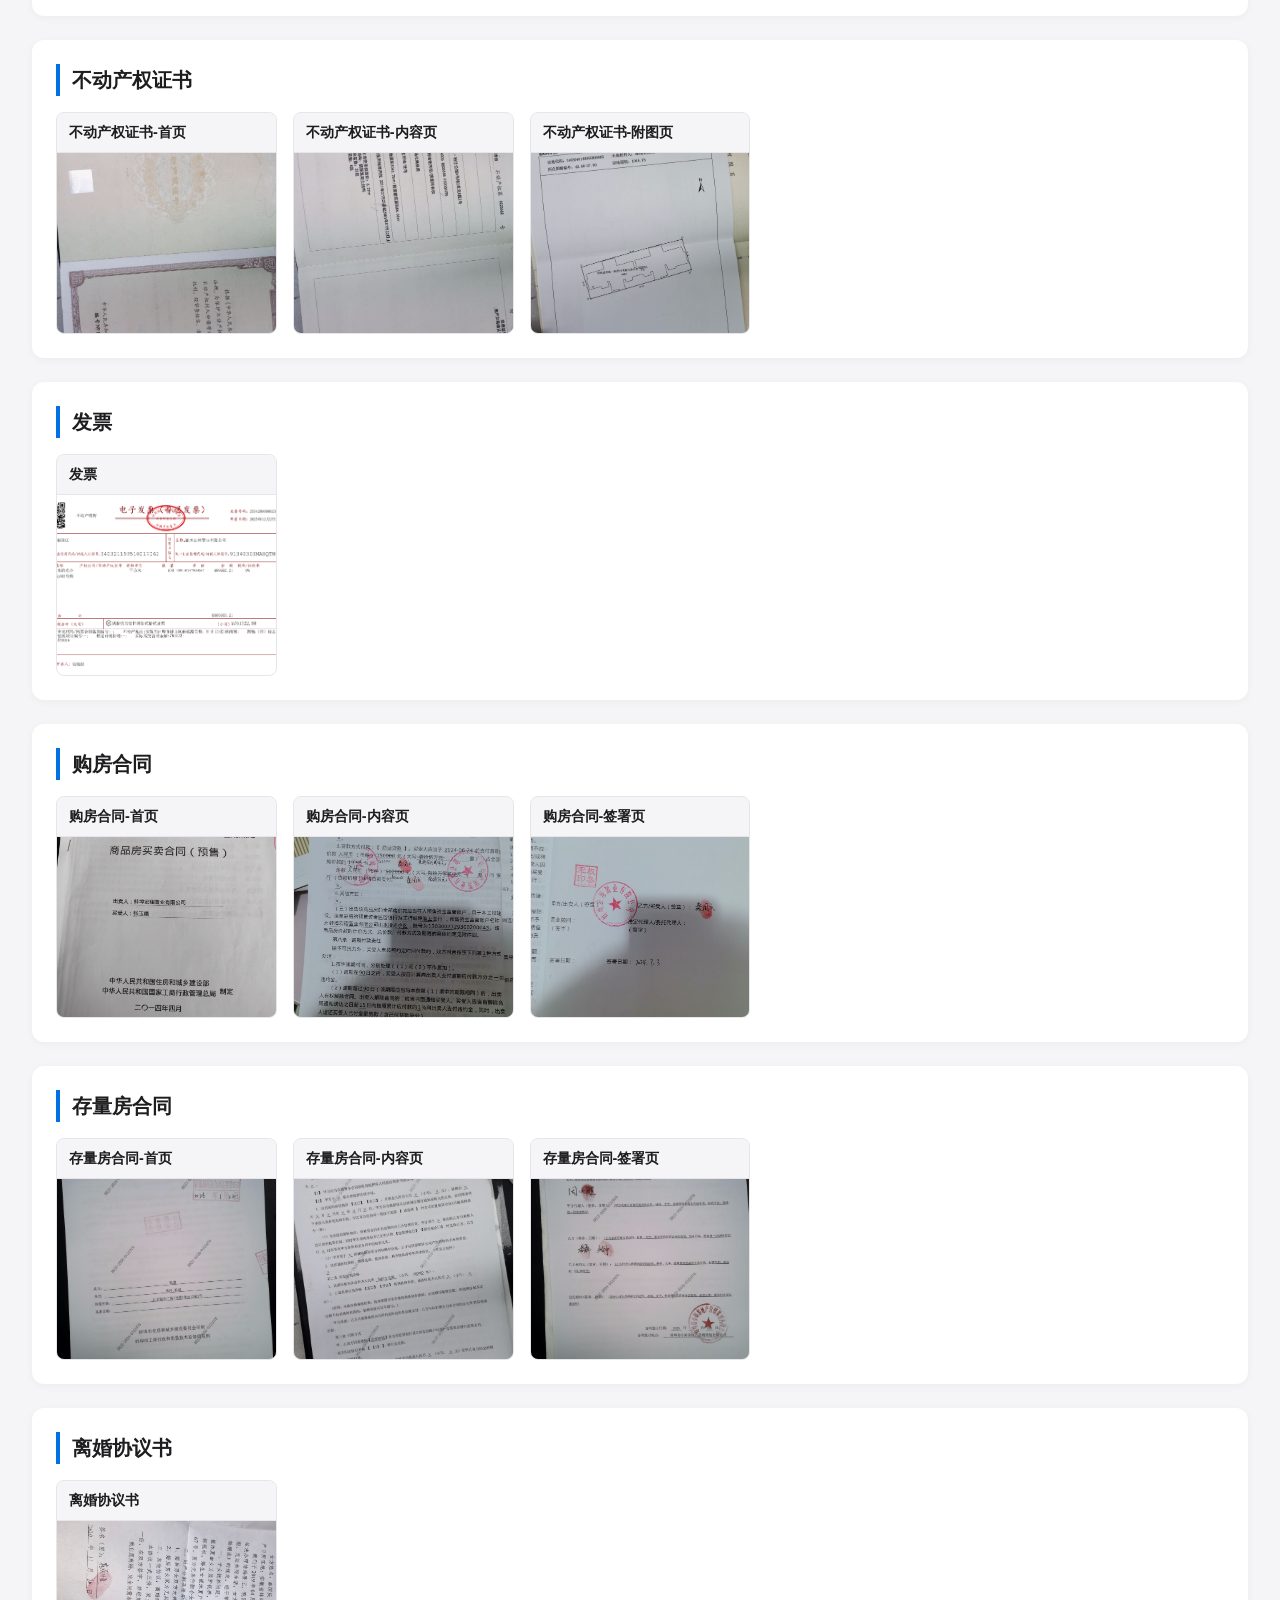
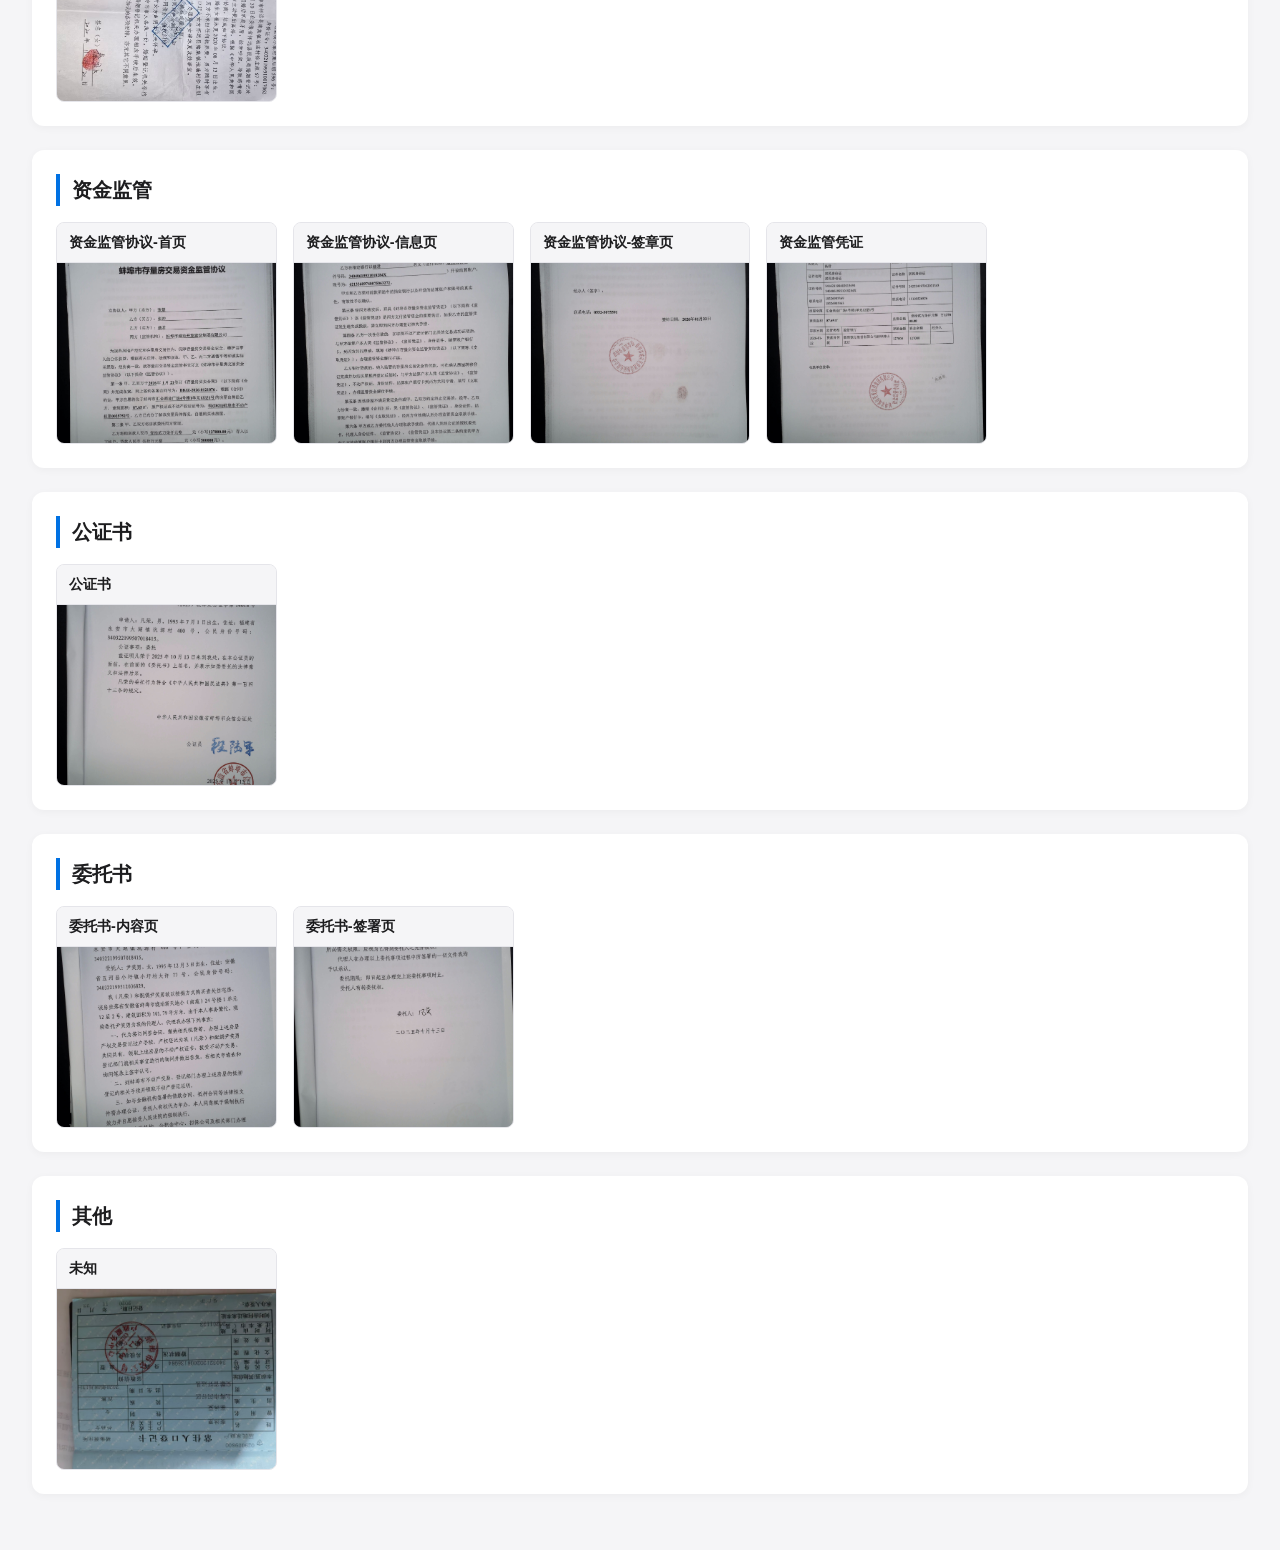
==== commit 6fbaf924: "docs: 委托书细分为内容页+签署页 - 委托书-内容页：6f8d97d68e9743098a386f9a1736a8e0.jpg - 委托书-签署页：3873ae23c0fe4d12a309374" ====
--- a/docs/type_gallery.html
+++ b/docs/type_gallery.html
@@ -122,11 +122,11 @@
 <div class="stats">
   <div class="stat">
     <div class="stat-label">总类型数</div>
-    <div class="stat-value">31</div>
+    <div class="stat-value">32</div>
   </div>
   <div class="stat">
     <div class="stat-label">有示例图片</div>
-    <div class="stat-value">31</div>
+    <div class="stat-value">32</div>
   </div>
   <div class="stat">
     <div class="stat-label">基础分类</div>
@@ -374,9 +374,16 @@
       <div class="cards">
         
         <div class="card">
-          <div class="type-name">委托书</div>
-          <a href="images/power_of_attorney.jpg" target="_blank" rel="noopener">
-            <img src="images/power_of_attorney.jpg" alt="委托书" loading="lazy" onerror="this.style.display='none';this.nextElementSibling.style.display='block';">
+          <div class="type-name">委托书-内容页</div>
+          <a href="images/power_of_attorney_content.jpg" target="_blank" rel="noopener">
+            <img src="images/power_of_attorney_content.jpg" alt="委托书-内容页" loading="lazy" onerror="this.style.display='none';this.nextElementSibling.style.display='block';">
+            <div class="fallback" style="display:none;">📄 点击查看</div>
+          </a>
+        </div>
+        <div class="card">
+          <div class="type-name">委托书-签署页</div>
+          <a href="images/power_of_attorney_stamp.jpg" target="_blank" rel="noopener">
+            <img src="images/power_of_attorney_stamp.jpg" alt="委托书-签署页" loading="lazy" onerror="this.style.display='none';this.nextElementSibling.style.display='block';">
             <div class="fallback" style="display:none;">📄 点击查看</div>
           </a>
         </div>
